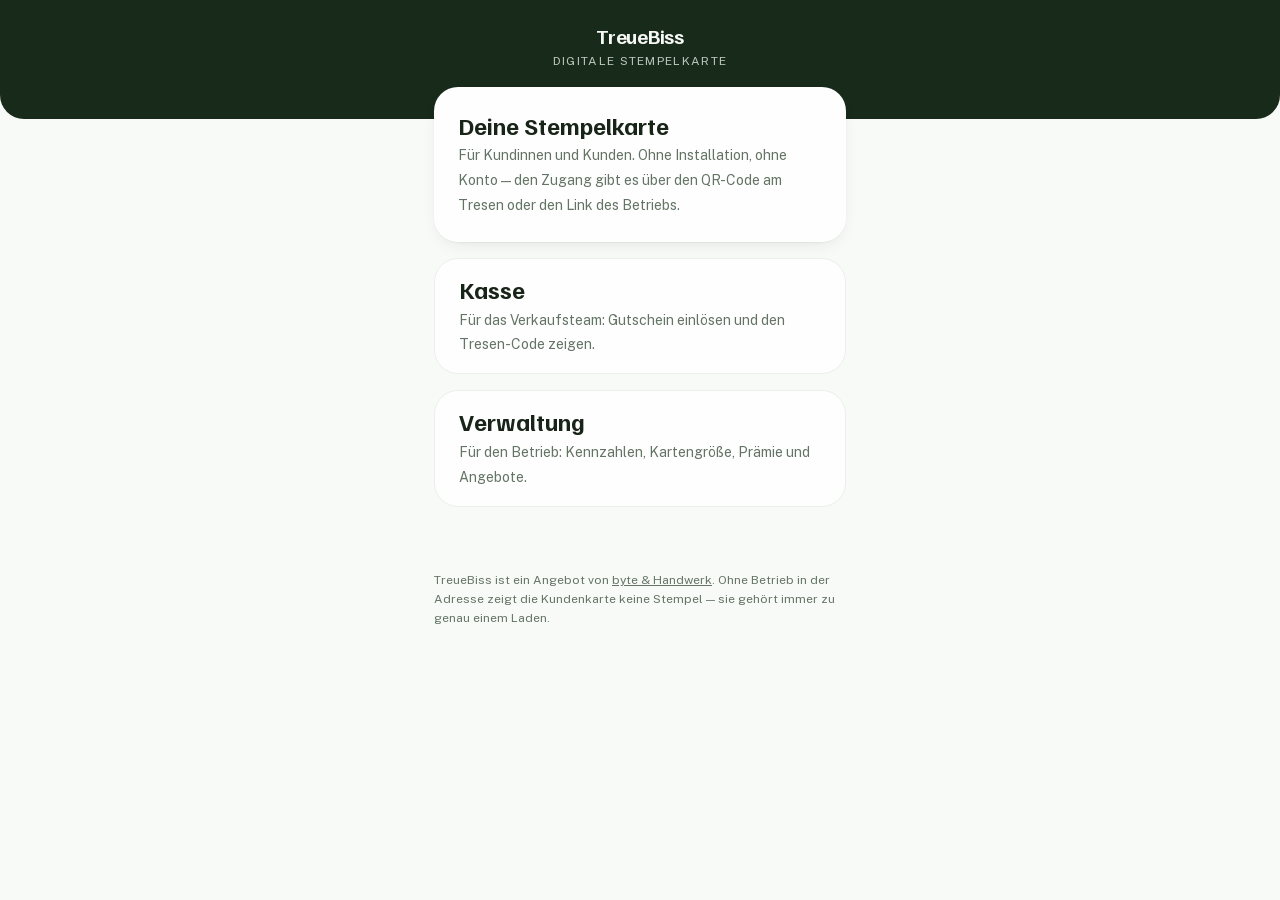
==== web/index.html @ 899ddff4 "feat: Startseite fuer die Web-App Pages liefert `web/` aus, und dort gab es keine index.html. Die St" ====
<!doctype html>
<html lang="de">
<head>
<meta charset="utf-8">
<meta name="viewport" content="width=device-width, initial-scale=1, viewport-fit=cover">
<title>TreueBiss</title>
<meta name="theme-color" content="#4CAF50">
<meta name="robots" content="noindex">
<meta name="description" content="Digitale Stempelkarte für das Lebensmittelhandwerk. Kundenkarte, Kasse und Verwaltung.">
<link rel="preload" href="gemeinsam/fonts/familjen-grotesk-latin.woff2" as="font" type="font/woff2" crossorigin>
<link rel="preload" href="gemeinsam/fonts/public-sans-latin.woff2" as="font" type="font/woff2" crossorigin>
<link rel="stylesheet" href="gemeinsam/basis.css">
<style>
  /*
    Diese Seite gab es bisher nicht: Pages liefert `web/` aus, und ohne
    index.html auf oberster Ebene antwortete die Startadresse mit einer
    GitHub-Fehlerseite. Wer die Adresse ohne Pfad tippt oder weitergibt -
    und das passiert, sobald sie irgendwo gedruckt steht - landete im Nichts.

    Keine Weiterleitung auf /app/. Hier kommen zwei verschiedene Leute an:
    Kunden, die ihre Karte suchen, und Betriebe, die sich die Oberflächen
    ansehen wollen. Eine Weiterleitung bediente immer nur die eine Hälfte.
  */
  .kopf {
    background: var(--grund); color: var(--grund-text);
    padding: calc(env(safe-area-inset-top) + var(--s5)) var(--s5) var(--s7);
    border-radius: 0 0 var(--s5) var(--s5);
    text-align: center;
  }
  .kopf h1 { font-size: var(--t-display); font-weight: 700; margin: 0; line-height: 1.2; }
  .kopf p {
    margin: var(--s1) 0 0; font-size: var(--t-mikro); letter-spacing: .11em;
    text-transform: uppercase; color: var(--grund-leise);
  }
  main { max-width: 460px; margin: calc(var(--s6) * -1) auto 0; padding: 0 var(--s5) var(--s7); }
  .tuer { display: block; text-decoration: none; color: inherit; }
  .tuer b {
    display: block; font-family: var(--display);
    font-size: var(--t-gross); font-weight: 700; line-height: 1.2;
    margin-bottom: var(--s1);
  }
  .tuer span { font-size: var(--t-klein); color: var(--tinte-leise); line-height: 1.5; }
  .tuer:hover b { color: var(--marke); }
  .fuss {
    max-width: 460px; margin: 0 auto; padding: 0 var(--s5) var(--s7);
    font-size: var(--t-mikro); line-height: 1.6; color: var(--tinte-leise);
  }
  .fuss a { color: var(--tinte-leise); }
</style>
</head>
<body>

<header class="kopf">
  <h1>TreueBiss</h1>
  <p>Digitale Stempelkarte</p>
</header>

<main>
  <a class="karte tuer" href="app/">
    <b>Deine Stempelkarte</b>
    <span>Für Kundinnen und Kunden. Ohne Installation, ohne Konto — den
    Zugang gibt es über den QR-Code am Tresen oder den Link des Betriebs.</span>
  </a>

  <a class="karte neben tuer" href="kasse/">
    <b>Kasse</b>
    <span>Für das Verkaufsteam: Gutschein einlösen und den Tresen-Code zeigen.</span>
  </a>

  <a class="karte neben tuer" href="verwaltung/">
    <b>Verwaltung</b>
    <span>Für den Betrieb: Kennzahlen, Kartengröße, Prämie und Angebote.</span>
  </a>
</main>

<p class="fuss">
  TreueBiss ist ein Angebot von
  <a href="https://byteundhandwerk.de/treuebiss">byte &amp; Handwerk</a>.
  Ohne Betrieb in der Adresse zeigt die Kundenkarte keine Stempel — sie
  gehört immer zu genau einem Laden.
</p>

</body>
</html>
---- web/gemeinsam/basis.css ----
/*
 * Gemeinsame Grundlage für alle drei Oberflächen: Kunden-App, Kasse,
 * Verwaltung.
 *
 * Warum eine geteilte Datei und nicht drei Kopien: Genau so verfallen
 * Designsysteme. Sobald derselbe Abstand an drei Stellen steht, driftet er
 * an zweien davon ab, und niemand merkt es, bis die Seiten nicht mehr
 * zusammengehören.
 *
 * Die Palette hängt an zwei Werten, die JavaScript setzt - Farbton und
 * Sättigung. Alles Weitere leitet sich hier ab. Die Kunden-App und die
 * Verwaltung setzen die Farbe des Betriebs; die Kasse bleibt bei der
 * Vorgabe, weil sie ein Werkzeug des Anbieters ist und nicht das Schaufenster
 * des Betriebs.
 */

/* Selbst ausgeliefert, nicht von Google geladen - Begründung in
   fonts/LIESMICH.md. Beides Variable Fonts: eine Datei je Familie. */
@font-face {
  font-family: "Familjen Grotesk";
  src: url("./fonts/familjen-grotesk-latin.woff2") format("woff2");
  font-weight: 400 700; font-style: normal; font-display: swap;
}
@font-face {
  font-family: "Public Sans";
  src: url("./fonts/public-sans-latin.woff2") format("woff2");
  font-weight: 100 900; font-style: normal; font-display: swap;
}

:root {
  --h: 122;
  --s: 30%;
  --marke: #4CAF50;
  --marke-text: hsl(122 30% 97%);

  --grund:       hsl(var(--h) calc(var(--s) * 0.9) 13%);
  --grund-text:  hsl(var(--h) calc(var(--s) * 0.5) 97%);
  --grund-leise: hsl(var(--h) calc(var(--s) * 0.3) 76%);
  --papier:      hsl(var(--h) calc(var(--s) * 0.5) 97.5%);
  --karte:       hsl(var(--h) calc(var(--s) * 0.6) 99.6%);
  --tinte:       hsl(var(--h) calc(var(--s) * 0.6) 12%);
  --tinte-leise: hsl(var(--h) calc(var(--s) * 0.25) 42%);
  --linie:       hsl(var(--h) calc(var(--s) * 0.35) 88%);
  --linie-zart:  hsl(var(--h) calc(var(--s) * 0.3) 93%);
  --leer:        hsl(var(--h) calc(var(--s) * 0.3) 85%);

  --gut:      hsl(var(--h) calc(var(--s) * 0.5) 94%);
  --gut-text: hsl(var(--h) calc(var(--s) * 0.9) 24%);
  --warn:     #fdf3e0; --warn-text: #7c5410;
  --rot:      #fdecea; --rot-text: #9c2d22;

  --hoehe: 0 1px 1px hsl(var(--h) 20% 10% / .04),
           0 6px 20px -10px hsl(var(--h) 25% 12% / .18);

  --display: "Familjen Grotesk", "Avenir Next", "Segoe UI", system-ui, sans-serif;
  --lauf: "Public Sans", system-ui, -apple-system, "Segoe UI", Roboto, sans-serif;

  /* Abstände auf einer 4er-Stufung. Nähe ist Bedeutung: Der Abstand
     innerhalb einer Gruppe muss sichtbar kleiner sein als der zwischen
     Gruppen. Ein gegriffener Einzelwert zerlegt das. */
  --s1: 4px; --s2: 8px; --s3: 12px; --s4: 16px;
  --s5: 24px; --s6: 32px; --s7: 48px;

  /* Fünf Schriftgrade. Hierarchie kommt zuerst aus Gewicht und Farbe. */
  --t-gross:   1.5rem;
  --t-display: 1.25rem;
  --t-body:    1rem;
  --t-klein:   .875rem;
  --t-mikro:   .75rem;
}

@media (prefers-color-scheme: dark) {
  :root {
    --grund:       hsl(var(--h) calc(var(--s) * 0.7) 9%);
    --grund-text:  hsl(var(--h) calc(var(--s) * 0.3) 95%);
    --grund-leise: hsl(var(--h) calc(var(--s) * 0.2) 66%);
    --papier:      hsl(var(--h) calc(var(--s) * 0.4) 11%);
    --karte:       hsl(var(--h) calc(var(--s) * 0.4) 15%);
    --tinte:       hsl(var(--h) calc(var(--s) * 0.2) 94%);
    --tinte-leise: hsl(var(--h) calc(var(--s) * 0.15) 66%);
    --linie:       hsl(var(--h) calc(var(--s) * 0.3) 26%);
    --linie-zart:  hsl(var(--h) calc(var(--s) * 0.3) 21%);
    --leer:        hsl(var(--h) calc(var(--s) * 0.25) 32%);

    --gut:      hsl(var(--h) calc(var(--s) * 0.5) 20%);
    --gut-text: hsl(var(--h) calc(var(--s) * 0.5) 84%);
    --warn:     #35291380; --warn-text: #e8c07a;
    --rot:      #3a1e1a80; --rot-text: #f0a094;
    --hoehe:    0 1px 1px #0006, 0 8px 24px -12px #000a;
  }
}

* { box-sizing: border-box; }
html { -webkit-text-size-adjust: 100%; }

body {
  margin: 0;
  background: var(--papier);
  color: var(--tinte);
  font-family: var(--lauf);
  font-size: var(--t-body);
  line-height: 1.55;
  -webkit-font-smoothing: antialiased;
}

h1, h2, h3 { font-family: var(--display); letter-spacing: -.012em; text-wrap: balance; }

/*
 * Zwei Höhenlagen, je eine Sprache - nicht Rahmen und Schatten und
 * Flächenwechsel auf demselben Kasten. Was schwebt, wirft einen Schatten;
 * was steht, bekommt eine Haarlinie.
 */
.karte {
  background: var(--karte);
  border: 0;
  border-radius: var(--s5);
  padding: var(--s5);
  box-shadow: var(--hoehe);
  margin-bottom: var(--s4);
}
.karte.neben {
  box-shadow: none;
  border: 1px solid var(--linie-zart);
  padding: var(--s4) var(--s5);
}

/** Abschnittsmarke über einer Karte. */
.marke {
  font-family: var(--display);
  font-size: var(--t-mikro); font-weight: 600;
  letter-spacing: .13em; text-transform: uppercase;
  color: var(--tinte-leise);
  margin: 0 0 var(--s3);
}

/* ------------------------------------------------------------------ Knöpfe */
button {
  font-family: var(--display);
  font-size: var(--t-body); font-weight: 600; letter-spacing: .005em;
  width: 100%; padding: var(--s4) var(--s5);
  border: 0; border-radius: var(--s3);
  background: var(--marke); color: var(--marke-text);
  cursor: pointer;
  /* Nur benannte Eigenschaften - `all` bewegt auch, was niemand bewegen wollte. */
  transition: filter 140ms ease-out, transform 140ms ease-out;
}
button:hover { filter: brightness(1.06); }
button:active { transform: translateY(1px) scale(.995); }
button:disabled { opacity: .5; cursor: default; transform: none; filter: none; }
button:focus-visible { outline: 3px solid var(--marke); outline-offset: 3px; }

button.still {
  background: transparent; color: var(--tinte);
  border: 1px solid var(--linie);
}
button.gefahr {
  background: transparent; color: var(--rot-text);
  border: 1px solid var(--linie);
}
button.schmal { width: auto; padding: var(--s3) var(--s4); font-size: var(--t-klein); }

.reihe { display: flex; flex-wrap: wrap; gap: var(--s2); }
.reihe button { flex: 1 1 auto; }

/* ---------------------------------------------------------------- Formular */
label {
  display: block; font-size: var(--t-mikro); font-weight: 600;
  letter-spacing: .07em; text-transform: uppercase;
  color: var(--tinte-leise); margin-bottom: var(--s2);
}
input, select, textarea {
  width: 100%; padding: var(--s3) var(--s4); font-size: var(--t-body);
  font-family: inherit; color: inherit;
  background: var(--papier);
  border: 1px solid var(--linie); border-radius: var(--s3);
  margin-bottom: var(--s3);
}
textarea { resize: vertical; min-height: 76px; line-height: 1.5; }
input:focus-visible, select:focus-visible, textarea:focus-visible {
  outline: 2px solid var(--marke); outline-offset: 1px;
}
input[type="color"] { padding: var(--s1); height: 46px; cursor: pointer; }

/* --------------------------------------------------------------- Meldungen */
.meldung {
  border-radius: var(--s3); padding: var(--s3) var(--s4); margin-bottom: var(--s4);
  font-size: var(--t-klein); font-weight: 500;
  background: var(--rot); color: var(--rot-text);
}
.meldung.gut { background: var(--gut); color: var(--gut-text); }
.band {
  border-radius: var(--s3); padding: var(--s3) var(--s4); margin-bottom: var(--s4);
  font-size: var(--t-klein); background: var(--warn); color: var(--warn-text);
}
.meldung code, .hinweis code, .fuss code {
  font-family: ui-monospace, Menlo, monospace; font-size: .88em;
  background: hsl(var(--h) 20% 50% / .14); padding: 1px var(--s1); border-radius: var(--s1);
}

.hinweis { font-size: var(--t-klein); color: var(--tinte-leise); line-height: 1.55; }
.leer-text { color: var(--tinte-leise); font-size: var(--t-klein); margin: 0; }
.verborgen { display: none; }

@media (prefers-reduced-motion: reduce) {
  *, *::before, *::after {
    animation-duration: .01ms !important; animation-iteration-count: 1 !important;
    transition-duration: .01ms !important;
  }
}

/*
 * Umschalter zwischen den beiden Betriebsseiten.
 *
 * Sitzt im Kopfband, wo auf beiden Seiten Platz dafür ist. Er erscheint nur,
 * wenn der Zugang das Ziel auch betreten darf - ein Schalter, der auf ein
 * Anmeldeformular führt, ist schlechter als keiner.
 */
.wechsel {
  display: inline-flex; gap: var(--s1); padding: var(--s1);
  border-radius: 999px; background: hsl(var(--h) 10% 100% / .12);
}
.wechsel a {
  padding: var(--s2) var(--s4); border-radius: 999px;
  font-family: var(--display); font-size: var(--t-mikro); font-weight: 600;
  letter-spacing: .08em; text-transform: uppercase; line-height: 1;
  color: var(--grund-leise); text-decoration: none;
  transition: color 140ms ease-out, background-color 140ms ease-out;
}
.wechsel a:hover { color: var(--grund-text); }
.wechsel a[aria-current="page"] {
  background: hsl(var(--h) 10% 100% / .18); color: var(--grund-text);
}
.wechsel a:focus-visible { outline: 2px solid var(--grund-text); outline-offset: 2px; }

/* ------------------------------------------------------------- Demozugang
   Sehen ja, anfassen nein. Als Klasse am Container statt einzeln je Element:
   Angebots- und Kassenlisten zeichnen ihre Knoepfe selbst nach, und ein
   Aufruf, den man dort vergisst, faellt niemandem auf.

   Abgesichert ist es in der Datenbank - `is_demo_of` weist Einloesen und
   Tresen-Token ab, alles Uebrige haengt an `is_owner_of`. Das hier verhindert
   nur, dass die Oberflaeche etwas verspricht, was der Server ablehnt. */
.nur-ansehen input, .nur-ansehen textarea, .nur-ansehen select,
.nur-ansehen button:not(#abmelden) {
  pointer-events: none;
  opacity: .5;
}

.demo-schild {
  border: 1px solid var(--marke);
  border-radius: var(--s3);
  padding: var(--s3) var(--s4);
  margin-bottom: var(--s5);
  background: var(--gut);
  color: var(--gut-text);
}

.demo-schild b { display: block; margin-bottom: var(--s1); }
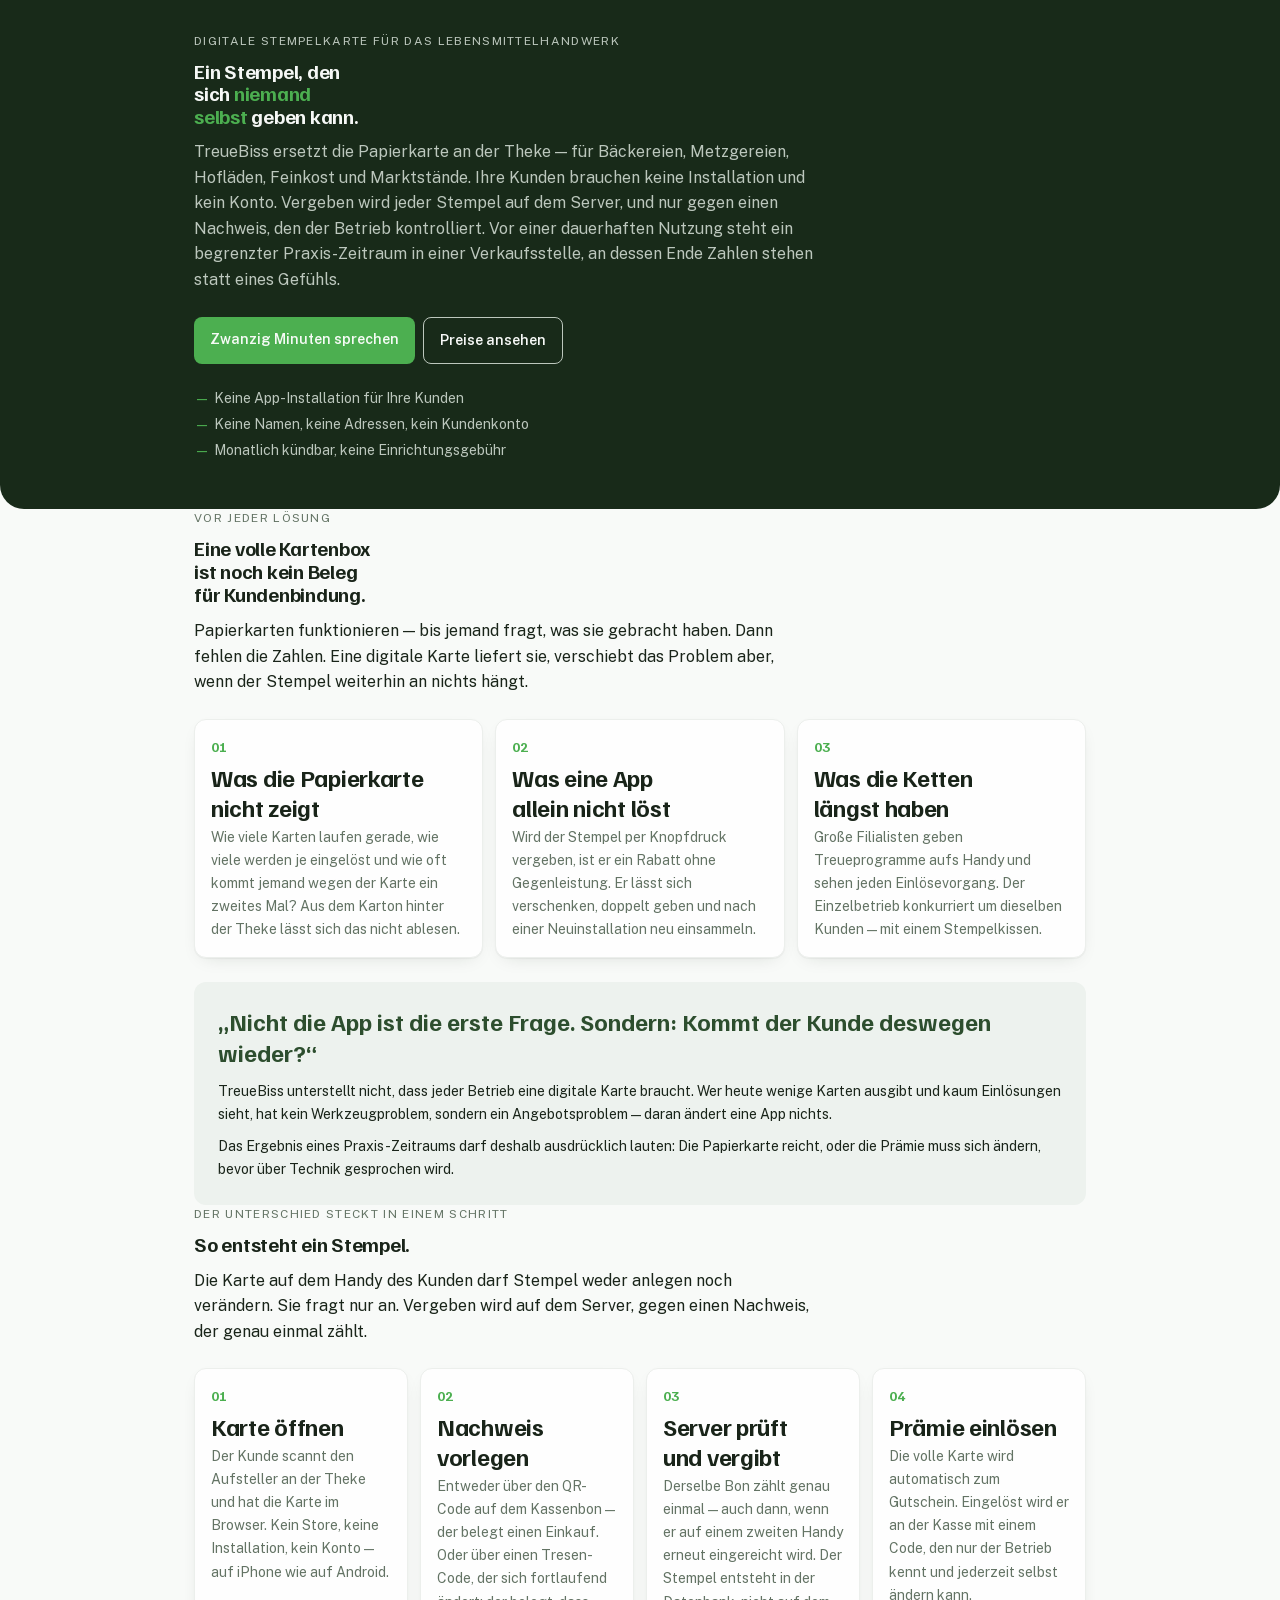
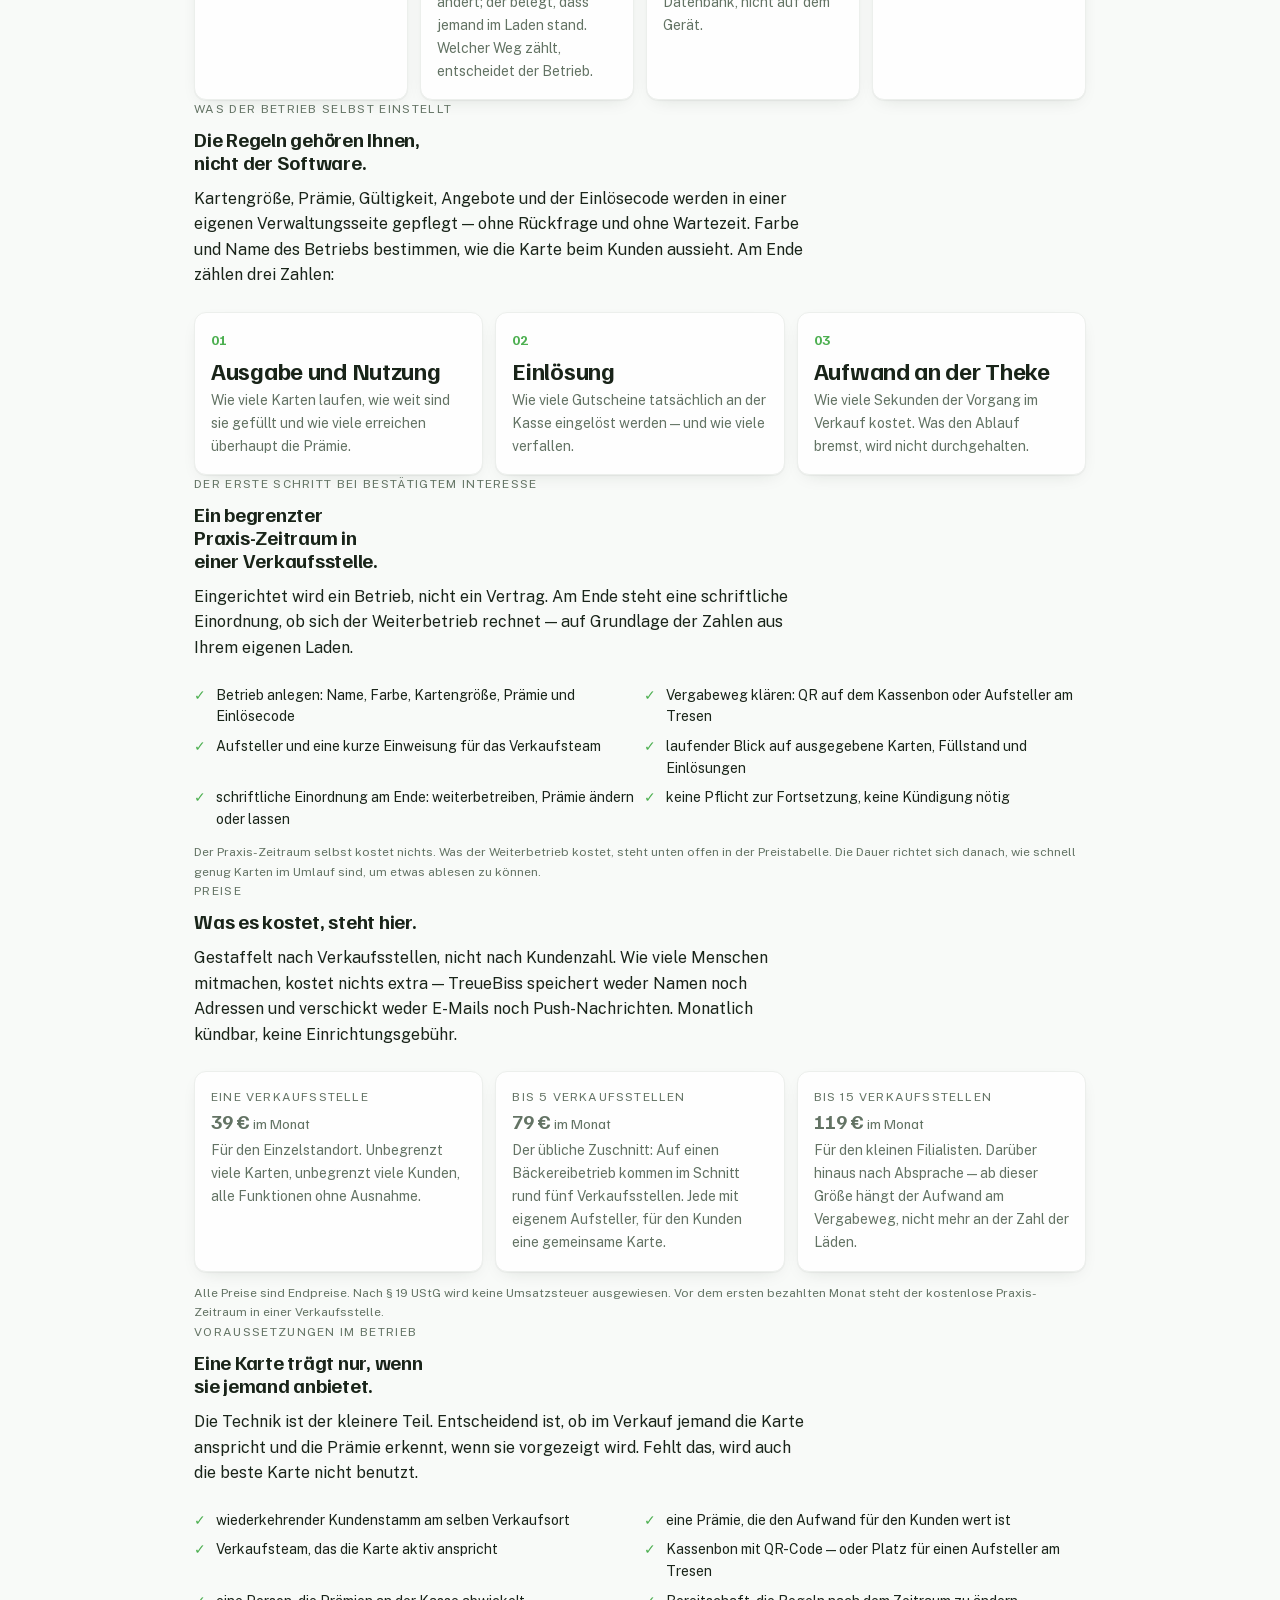
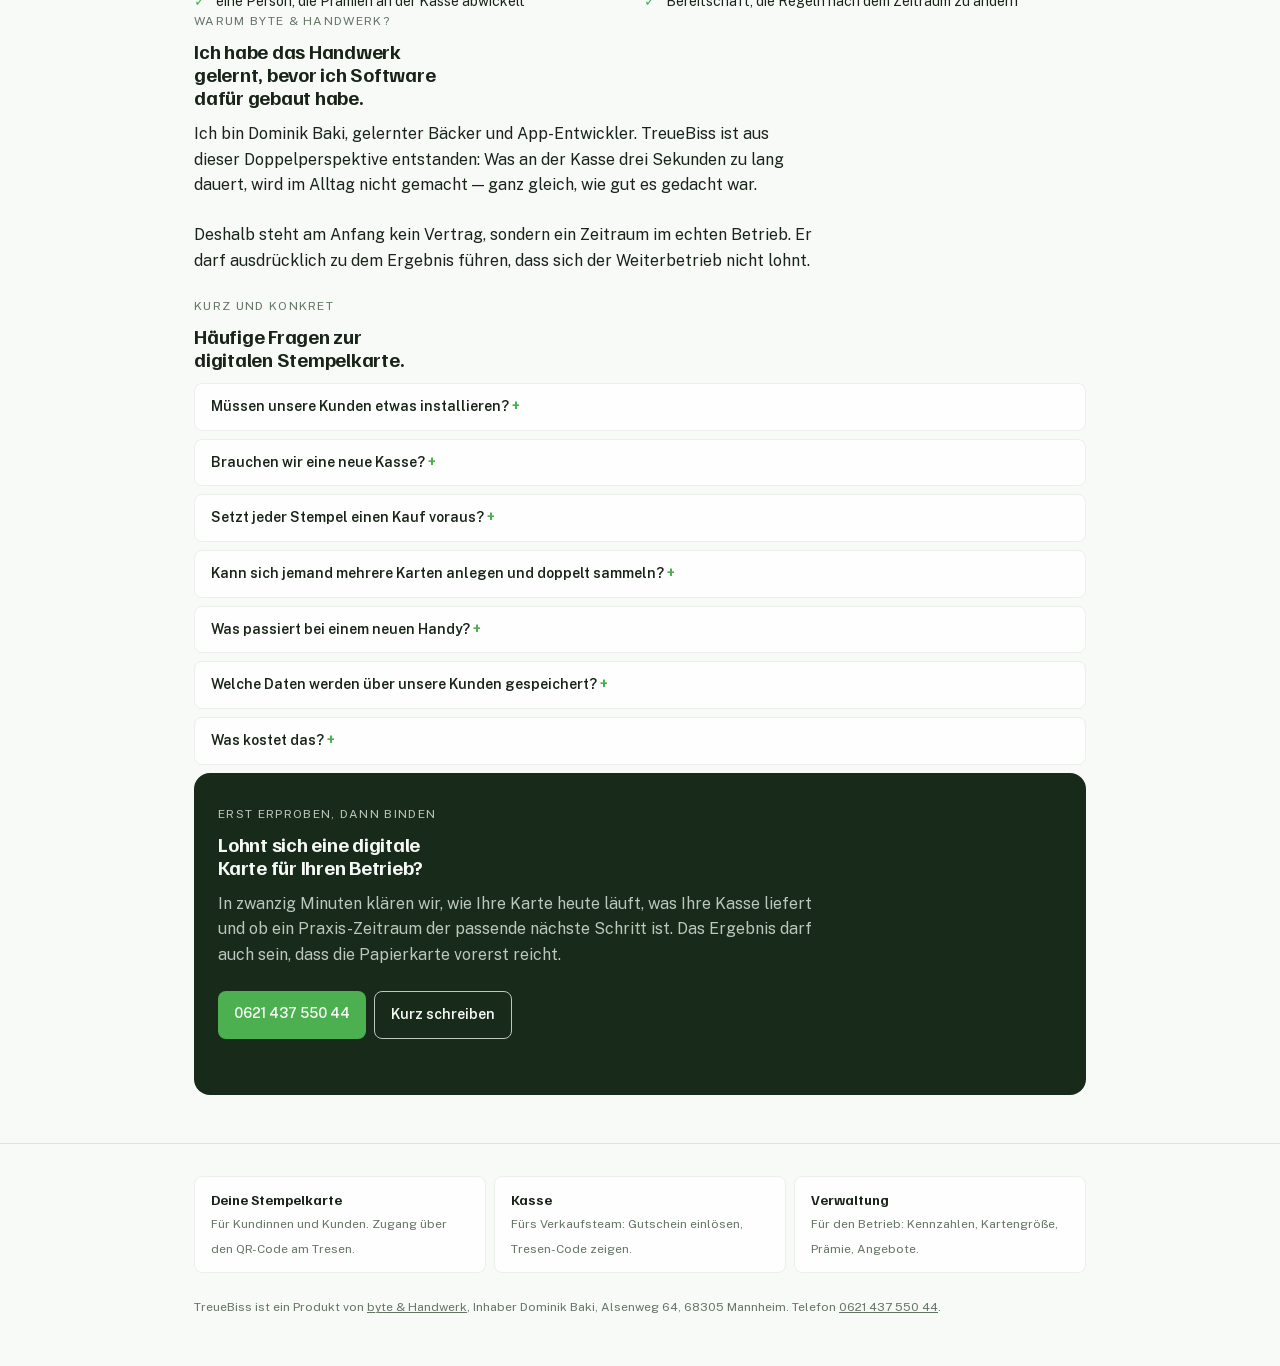
==== commit f662c0c1: "feat: Eigene Domain treuebiss.de TreueBiss bekommt seine eigene Adresse. byte & Handwerk bleibt der " ====
--- a/web/index.html
+++ b/web/index.html
@@ -3,82 +3,539 @@
 <head>
 <meta charset="utf-8">
 <meta name="viewport" content="width=device-width, initial-scale=1, viewport-fit=cover">
-<title>TreueBiss</title>
+<title>TreueBiss — digitale Stempelkarte fürs Lebensmittelhandwerk</title>
 <meta name="theme-color" content="#4CAF50">
-<meta name="robots" content="noindex">
-<meta name="description" content="Digitale Stempelkarte für das Lebensmittelhandwerk. Kundenkarte, Kasse und Verwaltung.">
+<link rel="canonical" href="https://treuebiss.de/">
+<meta name="description" content="Digitale Stempelkarte für Bäckereien, Metzgereien, Hofläden und Feinkost. Kunden installieren nichts. Stempel vergibt der Server, nie das Gerät des Kunden. Vier Wochen Praxis-Zeitraum, dann die Entscheidung.">
+<meta property="og:title" content="TreueBiss — digitale Stempelkarte fürs Lebensmittelhandwerk">
+<meta property="og:description" content="Die Papierkarte, digital. Ohne App, ohne Kundenkonto. Vier Wochen in einer Verkaufsstelle erproben, dann entscheiden.">
+<meta property="og:type" content="website">
+<meta property="og:url" content="https://treuebiss.de/">
 <link rel="preload" href="gemeinsam/fonts/familjen-grotesk-latin.woff2" as="font" type="font/woff2" crossorigin>
 <link rel="preload" href="gemeinsam/fonts/public-sans-latin.woff2" as="font" type="font/woff2" crossorigin>
 <link rel="stylesheet" href="gemeinsam/basis.css">
 <style>
   /*
-    Diese Seite gab es bisher nicht: Pages liefert `web/` aus, und ohne
-    index.html auf oberster Ebene antwortete die Startadresse mit einer
-    GitHub-Fehlerseite. Wer die Adresse ohne Pfad tippt oder weitergibt -
-    und das passiert, sobald sie irgendwo gedruckt steht - landete im Nichts.
-
-    Keine Weiterleitung auf /app/. Hier kommen zwei verschiedene Leute an:
-    Kunden, die ihre Karte suchen, und Betriebe, die sich die Oberflächen
-    ansehen wollen. Eine Weiterleitung bediente immer nur die eine Hälfte.
+    Die Produktseite von treuebiss.de.
+    ---------------------------------
+    Bis zum 03.09.2026 stand hier eine Verteilerseite mit drei Türen, und die
+    Produktseite lag auf byteundhandwerk.de/treuebiss. Mit der eigenen Domain
+    wechseln die Rollen: Hier steht jetzt das Produkt, byte & Handwerk ist der
+    Anbieter dahinter. Die drei Türen sind in die Fußzeile gewandert - Kunden
+    kommen ohnehin per QR direkt auf /app/?b=..., nicht über diese Seite.
+
+    Kein Analysewerkzeug, keine Einwilligungsabfrage, keine fremde Schrift.
+    Eine Seite, die Datensparsamkeit verkauft, kann schlecht selbst Besucher
+    vermessen - und müsste dann eine Cookiebox zeigen, die genau das Gegenteil
+    behauptet.
   */
+
+  /* ------------------------------------------------------------- Grundriss */
+  body { background: var(--papier); }
+  .breit { max-width: 940px; margin: 0 auto; padding: 0 var(--s5); }
+  section { padding: var(--s7) 0; }
+  .augenbraue {
+    font-size: var(--t-mikro); letter-spacing: .11em; text-transform: uppercase;
+    color: var(--tinte-leise); margin: 0 0 var(--s2);
+  }
+  h2 {
+    font-family: var(--display); font-size: var(--t-display); font-weight: 700;
+    line-height: 1.15; margin: 0 0 var(--s3); max-width: 22ch;
+  }
+  h3 {
+    font-family: var(--display); font-size: var(--t-gross); font-weight: 700;
+    line-height: 1.25; margin: 0 0 var(--s1);
+  }
+  .fuehrung { font-size: var(--t-body); line-height: 1.6; max-width: 62ch; margin: 0 0 var(--s5); }
+  p { line-height: 1.65; }
+
+  /* ------------------------------------------------------------------ Kopf */
   .kopf {
     background: var(--grund); color: var(--grund-text);
-    padding: calc(env(safe-area-inset-top) + var(--s5)) var(--s5) var(--s7);
+    padding: calc(env(safe-area-inset-top) + var(--s6)) 0 var(--s7);
     border-radius: 0 0 var(--s5) var(--s5);
-    text-align: center;
-  }
-  .kopf h1 { font-size: var(--t-display); font-weight: 700; margin: 0; line-height: 1.2; }
-  .kopf p {
-    margin: var(--s1) 0 0; font-size: var(--t-mikro); letter-spacing: .11em;
-    text-transform: uppercase; color: var(--grund-leise);
-  }
-  main { max-width: 460px; margin: calc(var(--s6) * -1) auto 0; padding: 0 var(--s5) var(--s7); }
-  .tuer { display: block; text-decoration: none; color: inherit; }
-  .tuer b {
-    display: block; font-family: var(--display);
-    font-size: var(--t-gross); font-weight: 700; line-height: 1.2;
-    margin-bottom: var(--s1);
-  }
-  .tuer span { font-size: var(--t-klein); color: var(--tinte-leise); line-height: 1.5; }
+  }
+  .kopf .augenbraue { color: var(--grund-leise); }
+  .kopf h1 {
+    font-family: var(--display); font-size: var(--t-display); font-weight: 700;
+    line-height: 1.12; margin: 0 0 var(--s3); max-width: 20ch;
+  }
+  .kopf h1 span { color: var(--marke); }
+  .kopf .fuehrung { color: var(--grund-leise); }
+  .knoepfe { display: flex; flex-wrap: wrap; gap: var(--s2); margin-bottom: var(--s5); }
+  .knopf {
+    display: inline-block; text-decoration: none; border-radius: var(--s2);
+    padding: var(--s3) var(--s4); font-weight: 600; font-size: var(--t-klein);
+  }
+  .knopf.voll { background: var(--marke); color: var(--marke-text); }
+  .knopf.leer { border: 1px solid var(--grund-leise); color: var(--grund-text); }
+  .versprechen { list-style: none; margin: 0; padding: 0; display: grid; gap: var(--s1); }
+  .versprechen li {
+    font-size: var(--t-klein); color: var(--grund-leise); padding-left: 1.4em;
+    position: relative;
+  }
+  .versprechen li::before {
+    content: "—"; position: absolute; left: 0; color: var(--marke);
+  }
+
+  /* ----------------------------------------------------------------- Raster */
+  .raster { display: grid; gap: var(--s3); }
+  @media (min-width: 720px) {
+    .raster.drei { grid-template-columns: repeat(3, 1fr); }
+    .raster.vier { grid-template-columns: repeat(2, 1fr); }
+  }
+  @media (min-width: 980px) { .raster.vier { grid-template-columns: repeat(4, 1fr); } }
+  .feld {
+    background: var(--karte); border: 1px solid var(--linie-zart);
+    border-radius: var(--s3); padding: var(--s4); box-shadow: var(--hoehe);
+  }
+  .feld .nr {
+    font-family: var(--display); font-size: var(--t-klein); font-weight: 700;
+    color: var(--marke); display: block; margin-bottom: var(--s1);
+  }
+  .feld p { margin: 0; font-size: var(--t-klein); color: var(--tinte-leise); }
+
+  /* ----------------------------------------------------------------- Zitat */
+  .grundsatz {
+    background: var(--gut); border-radius: var(--s3);
+    padding: var(--s5); margin: var(--s5) 0 0;
+  }
+  .grundsatz blockquote {
+    margin: 0 0 var(--s3); font-family: var(--display); font-weight: 700;
+    font-size: var(--t-gross); line-height: 1.3; color: var(--gut-text);
+  }
+  .grundsatz p { margin: 0 0 var(--s2); font-size: var(--t-klein); }
+  .grundsatz p:last-child { margin-bottom: 0; }
+
+  /* ----------------------------------------------------------------- Preise */
+  .preis { text-align: left; }
+  .preis .stufe {
+    font-size: var(--t-mikro); letter-spacing: .1em; text-transform: uppercase;
+    color: var(--tinte-leise); display: block; margin-bottom: var(--s1);
+  }
+  .preis .zahl {
+    font-family: var(--display); font-size: var(--t-display); font-weight: 700;
+    line-height: 1; margin: 0 0 var(--s2);
+  }
+  .preis .zahl small { font-size: var(--t-klein); font-weight: 400; color: var(--tinte-leise); }
+  .fussnote { font-size: var(--t-mikro); color: var(--tinte-leise); margin: var(--s3) 0 0; }
+
+  /* ------------------------------------------------------------ Prüfliste */
+  .pruefliste { list-style: none; margin: 0; padding: 0; display: grid; gap: var(--s2); }
+  @media (min-width: 720px) { .pruefliste { grid-template-columns: 1fr 1fr; } }
+  .pruefliste li { font-size: var(--t-klein); padding-left: 1.6em; position: relative; }
+  .pruefliste li::before {
+    content: "✓"; position: absolute; left: 0; color: var(--marke); font-weight: 700;
+  }
+
+  /* ---------------------------------------------------------------- Fragen */
+  details {
+    background: var(--karte); border: 1px solid var(--linie-zart);
+    border-radius: var(--s2); margin-bottom: var(--s2);
+  }
+  summary {
+    cursor: pointer; padding: var(--s3) var(--s4); font-weight: 600;
+    font-size: var(--t-klein); list-style: none;
+  }
+  summary::-webkit-details-marker { display: none; }
+  summary::after { content: " +"; color: var(--marke); font-weight: 700; }
+  details[open] summary::after { content: " –"; }
+  details p { margin: 0; padding: 0 var(--s4) var(--s4); font-size: var(--t-klein); color: var(--tinte-leise); }
+
+  /* ----------------------------------------------------------------- Abschluss */
+  .abschluss {
+    background: var(--grund); color: var(--grund-text);
+    border-radius: var(--s4); padding: var(--s6) var(--s5); margin-bottom: var(--s7);
+  }
+  .abschluss h2 { color: var(--grund-text); }
+  .abschluss .fuehrung { color: var(--grund-leise); }
+
+  /* --------------------------------------------------------------- Fußzeile */
+  .fuss { border-top: 1px solid var(--linie); padding: var(--s6) 0 var(--s7); }
+  .tueren { display: grid; gap: var(--s2); margin-bottom: var(--s5); }
+  @media (min-width: 720px) { .tueren { grid-template-columns: repeat(3, 1fr); } }
+  .tuer {
+    display: block; text-decoration: none; color: inherit;
+    background: var(--karte); border: 1px solid var(--linie-zart);
+    border-radius: var(--s2); padding: var(--s3) var(--s4);
+  }
+  .tuer b { display: block; font-family: var(--display); font-size: var(--t-klein); }
+  .tuer span { font-size: var(--t-mikro); color: var(--tinte-leise); }
   .tuer:hover b { color: var(--marke); }
-  .fuss {
-    max-width: 460px; margin: 0 auto; padding: 0 var(--s5) var(--s7);
-    font-size: var(--t-mikro); line-height: 1.6; color: var(--tinte-leise);
-  }
-  .fuss a { color: var(--tinte-leise); }
+  .rechts { display: flex; flex-wrap: wrap; gap: var(--s1) var(--s3); margin-bottom: var(--s2); }
+  .rechts a, .fuss-text a { color: var(--tinte-leise); }
+  .fuss-text { font-size: var(--t-mikro); line-height: 1.7; color: var(--tinte-leise); margin: 0; }
 </style>
 </head>
 <body>
 
 <header class="kopf">
-  <h1>TreueBiss</h1>
-  <p>Digitale Stempelkarte</p>
+  <div class="breit">
+    <p class="augenbraue">Digitale Stempelkarte für das Lebensmittelhandwerk</p>
+    <!--
+      Bis zum 03.09.2026 stand hier "Ein Stempel, der einen Kauf voraussetzt."
+      Das stimmt seit dem Tresen-Code nicht mehr: Er belegt Anwesenheit, nicht
+      Kauf, und der Betrieb schaltet ihn bewusst ein. Was weiterhin stimmt und
+      der eigentliche Unterschied ist: Der Kunde kann sich selbst keinen
+      Stempel geben.
+    -->
+    <h1>Ein Stempel, den sich <span>niemand selbst</span> geben kann.</h1>
+    <p class="fuehrung">
+      TreueBiss ersetzt die Papierkarte an der Theke — für Bäckereien,
+      Metzgereien, Hofläden, Feinkost und Marktstände. Ihre Kunden brauchen
+      keine Installation und kein Konto. Vergeben wird jeder Stempel auf dem
+      Server, und nur gegen einen Nachweis, den der Betrieb kontrolliert. Vor
+      einer dauerhaften Nutzung steht ein begrenzter Praxis-Zeitraum in einer
+      Verkaufsstelle, an dessen Ende Zahlen stehen statt eines Gefühls.
+    </p>
+    <div class="knoepfe">
+      <a class="knopf voll" href="#termin">Zwanzig Minuten sprechen</a>
+      <a class="knopf leer" href="#preise">Preise ansehen</a>
+    </div>
+    <ul class="versprechen">
+      <li>Keine App-Installation für Ihre Kunden</li>
+      <li>Keine Namen, keine Adressen, kein Kundenkonto</li>
+      <li>Monatlich kündbar, keine Einrichtungsgebühr</li>
+    </ul>
+  </div>
 </header>
 
-<main>
-  <a class="karte tuer" href="app/">
-    <b>Deine Stempelkarte</b>
-    <span>Für Kundinnen und Kunden. Ohne Installation, ohne Konto — den
-    Zugang gibt es über den QR-Code am Tresen oder den Link des Betriebs.</span>
-  </a>
-
-  <a class="karte neben tuer" href="kasse/">
-    <b>Kasse</b>
-    <span>Für das Verkaufsteam: Gutschein einlösen und den Tresen-Code zeigen.</span>
-  </a>
-
-  <a class="karte neben tuer" href="verwaltung/">
-    <b>Verwaltung</b>
-    <span>Für den Betrieb: Kennzahlen, Kartengröße, Prämie und Angebote.</span>
-  </a>
-</main>
-
-<p class="fuss">
-  TreueBiss ist ein Angebot von
-  <a href="https://byteundhandwerk.de/treuebiss">byte &amp; Handwerk</a>.
-  Ohne Betrieb in der Adresse zeigt die Kundenkarte keine Stempel — sie
-  gehört immer zu genau einem Laden.
-</p>
+<section class="breit">
+  <p class="augenbraue">Vor jeder Lösung</p>
+  <h2>Eine volle Kartenbox ist noch kein Beleg für Kundenbindung.</h2>
+  <p class="fuehrung">
+    Papierkarten funktionieren — bis jemand fragt, was sie gebracht haben.
+    Dann fehlen die Zahlen. Eine digitale Karte liefert sie, verschiebt das
+    Problem aber, wenn der Stempel weiterhin an nichts hängt.
+  </p>
+  <div class="raster drei">
+    <div class="feld">
+      <span class="nr">01</span>
+      <h3>Was die Papierkarte nicht zeigt</h3>
+      <p>Wie viele Karten laufen gerade, wie viele werden je eingelöst und wie
+      oft kommt jemand wegen der Karte ein zweites Mal? Aus dem Karton hinter
+      der Theke lässt sich das nicht ablesen.</p>
+    </div>
+    <div class="feld">
+      <span class="nr">02</span>
+      <h3>Was eine App allein nicht löst</h3>
+      <p>Wird der Stempel per Knopfdruck vergeben, ist er ein Rabatt ohne
+      Gegenleistung. Er lässt sich verschenken, doppelt geben und nach einer
+      Neuinstallation neu einsammeln.</p>
+    </div>
+    <div class="feld">
+      <span class="nr">03</span>
+      <h3>Was die Ketten längst haben</h3>
+      <p>Große Filialisten geben Treueprogramme aufs Handy und sehen jeden
+      Einlösevorgang. Der Einzelbetrieb konkurriert um dieselben Kunden — mit
+      einem Stempelkissen.</p>
+    </div>
+  </div>
+  <div class="grundsatz">
+    <blockquote>„Nicht die App ist die erste Frage. Sondern: Kommt der Kunde
+    deswegen wieder?“</blockquote>
+    <p>TreueBiss unterstellt nicht, dass jeder Betrieb eine digitale Karte
+    braucht. Wer heute wenige Karten ausgibt und kaum Einlösungen sieht, hat
+    kein Werkzeugproblem, sondern ein Angebotsproblem — daran ändert eine App
+    nichts.</p>
+    <p>Das Ergebnis eines Praxis-Zeitraums darf deshalb ausdrücklich lauten:
+    Die Papierkarte reicht, oder die Prämie muss sich ändern, bevor über
+    Technik gesprochen wird.</p>
+  </div>
+</section>
+
+<section class="breit">
+  <p class="augenbraue">Der Unterschied steckt in einem Schritt</p>
+  <h2>So entsteht ein Stempel.</h2>
+  <p class="fuehrung">
+    Die Karte auf dem Handy des Kunden darf Stempel weder anlegen noch
+    verändern. Sie fragt nur an. Vergeben wird auf dem Server, gegen einen
+    Nachweis, der genau einmal zählt.
+  </p>
+  <div class="raster vier">
+    <div class="feld">
+      <span class="nr">01</span>
+      <h3>Karte öffnen</h3>
+      <p>Der Kunde scannt den Aufsteller an der Theke und hat die Karte im
+      Browser. Kein Store, keine Installation, kein Konto — auf iPhone wie auf
+      Android.</p>
+    </div>
+    <div class="feld">
+      <span class="nr">02</span>
+      <!--
+        Hieß "Kauf nachweisen" und behauptete, beide Wege belegten einen
+        Einkauf. Der Tresen-Code belegt Anwesenheit. Der Unterschied gehört
+        offen benannt, sonst steht er beim ersten Rückfragen im Raum.
+      -->
+      <h3>Nachweis vorlegen</h3>
+      <p>Entweder über den QR-Code auf dem Kassenbon — der belegt einen
+      Einkauf. Oder über einen Tresen-Code, der sich fortlaufend ändert; der
+      belegt, dass jemand im Laden stand. Welcher Weg zählt, entscheidet der
+      Betrieb.</p>
+    </div>
+    <div class="feld">
+      <span class="nr">03</span>
+      <h3>Server prüft und vergibt</h3>
+      <p>Derselbe Bon zählt genau einmal — auch dann, wenn er auf einem zweiten
+      Handy erneut eingereicht wird. Der Stempel entsteht in der Datenbank,
+      nicht auf dem Gerät.</p>
+    </div>
+    <div class="feld">
+      <span class="nr">04</span>
+      <h3>Prämie einlösen</h3>
+      <p>Die volle Karte wird automatisch zum Gutschein. Eingelöst wird er an
+      der Kasse mit einem Code, den nur der Betrieb kennt und jederzeit selbst
+      ändern kann.</p>
+    </div>
+  </div>
+</section>
+
+<section class="breit">
+  <p class="augenbraue">Was der Betrieb selbst einstellt</p>
+  <h2>Die Regeln gehören Ihnen, nicht der Software.</h2>
+  <p class="fuehrung">
+    Kartengröße, Prämie, Gültigkeit, Angebote und der Einlösecode werden in
+    einer eigenen Verwaltungsseite gepflegt — ohne Rückfrage und ohne
+    Wartezeit. Farbe und Name des Betriebs bestimmen, wie die Karte beim
+    Kunden aussieht. Am Ende zählen drei Zahlen:
+  </p>
+  <div class="raster drei">
+    <div class="feld">
+      <span class="nr">01</span>
+      <h3>Ausgabe und Nutzung</h3>
+      <p>Wie viele Karten laufen, wie weit sind sie gefüllt und wie viele
+      erreichen überhaupt die Prämie.</p>
+    </div>
+    <div class="feld">
+      <span class="nr">02</span>
+      <h3>Einlösung</h3>
+      <p>Wie viele Gutscheine tatsächlich an der Kasse eingelöst werden — und
+      wie viele verfallen.</p>
+    </div>
+    <div class="feld">
+      <span class="nr">03</span>
+      <h3>Aufwand an der Theke</h3>
+      <p>Wie viele Sekunden der Vorgang im Verkauf kostet. Was den Ablauf
+      bremst, wird nicht durchgehalten.</p>
+    </div>
+  </div>
+</section>
+
+<section class="breit">
+  <p class="augenbraue">Der erste Schritt bei bestätigtem Interesse</p>
+  <h2>Ein begrenzter Praxis-Zeitraum in einer Verkaufsstelle.</h2>
+  <p class="fuehrung">
+    Eingerichtet wird ein Betrieb, nicht ein Vertrag. Am Ende steht eine
+    schriftliche Einordnung, ob sich der Weiterbetrieb rechnet — auf Grundlage
+    der Zahlen aus Ihrem eigenen Laden.
+  </p>
+  <ul class="pruefliste">
+    <li>Betrieb anlegen: Name, Farbe, Kartengröße, Prämie und Einlösecode</li>
+    <li>Vergabeweg klären: QR auf dem Kassenbon oder Aufsteller am Tresen</li>
+    <li>Aufsteller und eine kurze Einweisung für das Verkaufsteam</li>
+    <li>laufender Blick auf ausgegebene Karten, Füllstand und Einlösungen</li>
+    <li>schriftliche Einordnung am Ende: weiterbetreiben, Prämie ändern oder lassen</li>
+    <li>keine Pflicht zur Fortsetzung, keine Kündigung nötig</li>
+  </ul>
+  <p class="fussnote">
+    Der Praxis-Zeitraum selbst kostet nichts. Was der Weiterbetrieb kostet,
+    steht unten offen in der Preistabelle. Die Dauer richtet sich danach, wie
+    schnell genug Karten im Umlauf sind, um etwas ablesen zu können.
+  </p>
+</section>
+
+<section class="breit" id="preise">
+  <p class="augenbraue">Preise</p>
+  <h2>Was es kostet, steht hier.</h2>
+  <p class="fuehrung">
+    Gestaffelt nach Verkaufsstellen, nicht nach Kundenzahl. Wie viele Menschen
+    mitmachen, kostet nichts extra — TreueBiss speichert weder Namen noch
+    Adressen und verschickt weder E-Mails noch Push-Nachrichten. Monatlich
+    kündbar, keine Einrichtungsgebühr.
+  </p>
+  <div class="raster drei">
+    <div class="feld preis">
+      <span class="stufe">Eine Verkaufsstelle</span>
+      <p class="zahl">39 €<small> im Monat</small></p>
+      <p>Für den Einzelstandort. Unbegrenzt viele Karten, unbegrenzt viele
+      Kunden, alle Funktionen ohne Ausnahme.</p>
+    </div>
+    <div class="feld preis">
+      <span class="stufe">Bis 5 Verkaufsstellen</span>
+      <p class="zahl">79 €<small> im Monat</small></p>
+      <p>Der übliche Zuschnitt: Auf einen Bäckereibetrieb kommen im Schnitt
+      rund fünf Verkaufsstellen. Jede mit eigenem Aufsteller, für den Kunden
+      eine gemeinsame Karte.</p>
+    </div>
+    <div class="feld preis">
+      <span class="stufe">Bis 15 Verkaufsstellen</span>
+      <p class="zahl">119 €<small> im Monat</small></p>
+      <p>Für den kleinen Filialisten. Darüber hinaus nach Absprache — ab dieser
+      Größe hängt der Aufwand am Vergabeweg, nicht mehr an der Zahl der
+      Läden.</p>
+    </div>
+  </div>
+  <p class="fussnote">
+    Alle Preise sind Endpreise. Nach § 19 UStG wird keine Umsatzsteuer
+    ausgewiesen. Vor dem ersten bezahlten Monat steht der kostenlose
+    Praxis-Zeitraum in einer Verkaufsstelle.
+  </p>
+</section>
+
+<section class="breit">
+  <p class="augenbraue">Voraussetzungen im Betrieb</p>
+  <h2>Eine Karte trägt nur, wenn sie jemand anbietet.</h2>
+  <p class="fuehrung">
+    Die Technik ist der kleinere Teil. Entscheidend ist, ob im Verkauf jemand
+    die Karte anspricht und die Prämie erkennt, wenn sie vorgezeigt wird.
+    Fehlt das, wird auch die beste Karte nicht benutzt.
+  </p>
+  <ul class="pruefliste">
+    <li>wiederkehrender Kundenstamm am selben Verkaufsort</li>
+    <li>eine Prämie, die den Aufwand für den Kunden wert ist</li>
+    <li>Verkaufsteam, das die Karte aktiv anspricht</li>
+    <li>Kassenbon mit QR-Code — oder Platz für einen Aufsteller am Tresen</li>
+    <li>eine Person, die Prämien an der Kasse abwickelt</li>
+    <li>Bereitschaft, die Regeln nach dem Zeitraum zu ändern</li>
+  </ul>
+</section>
+
+<section class="breit">
+  <p class="augenbraue">Warum byte &amp; Handwerk?</p>
+  <!--
+    Hier stand "Ich habe selbst hinter der Theke gestanden." Dominik hat den
+    Satz am 02.09.2026 als erfunden bezeichnet - er stand nie hinter der
+    Theke. Die gelernte Ausbildung stimmt, die Theke nicht.
+  -->
+  <h2>Ich habe das Handwerk gelernt, bevor ich Software dafür gebaut habe.</h2>
+  <p class="fuehrung">
+    Ich bin Dominik Baki, gelernter Bäcker und App-Entwickler. TreueBiss ist
+    aus dieser Doppelperspektive entstanden: Was an der Kasse drei Sekunden zu
+    lang dauert, wird im Alltag nicht gemacht — ganz gleich, wie gut es
+    gedacht war.
+  </p>
+  <p class="fuehrung">
+    Deshalb steht am Anfang kein Vertrag, sondern ein Zeitraum im echten
+    Betrieb. Er darf ausdrücklich zu dem Ergebnis führen, dass sich der
+    Weiterbetrieb nicht lohnt.
+  </p>
+</section>
+
+<section class="breit">
+  <p class="augenbraue">Kurz und konkret</p>
+  <h2>Häufige Fragen zur digitalen Stempelkarte.</h2>
+
+  <details>
+    <summary>Müssen unsere Kunden etwas installieren?</summary>
+    <p>Nein. Die Karte läuft im Browser und wird über einen QR-Code am Tresen
+    geöffnet. Wer möchte, legt sie zusätzlich als Pass in Apple Wallet oder
+    Google Wallet ab — das ist freiwillig und für die Nutzung nicht nötig.</p>
+  </details>
+
+  <details>
+    <summary>Brauchen wir eine neue Kasse?</summary>
+    <p>Nein. Druckt Ihre Kasse einen QR-Code auf den Bon, wird dieser genutzt.
+    Druckt sie keinen, übernimmt ein Aufsteller am Tresen die Vergabe. In die
+    Kasse selbst wird nicht eingegriffen.</p>
+  </details>
+
+  <details>
+    <summary>Setzt jeder Stempel einen Kauf voraus?</summary>
+    <p>Beim Kassenbon ja. Der Tresen-Code belegt dagegen nur, dass jemand im
+    Laden war — er ist für Betriebe gedacht, deren Kasse keinen QR-Code
+    druckt, und der Betrieb schaltet ihn selbst ein oder aus. In den Zahlen
+    stehen beide Wege getrennt, damit „Stempel pro Tag“ nicht mit etwas
+    steigt, für das niemand etwas gekauft hat.</p>
+  </details>
+
+  <details>
+    <summary>Kann sich jemand mehrere Karten anlegen und doppelt sammeln?</summary>
+    <p>Beim Kassenbon nicht: Ein Bon wird genau einmal gezählt, unabhängig
+    davon, auf welchem Gerät oder in welchem Browser er eingereicht wird. Beim
+    Tresen-Code und bei einlösbaren Angeboten gilt die Begrenzung je Karte.
+    Wer sich eine zweite Karte anlegt, fängt dort bei null an und muss für
+    jeden weiteren Stempel erneut im Laden stehen.</p>
+  </details>
+
+  <details>
+    <summary>Was passiert bei einem neuen Handy?</summary>
+    <p>Die Karte lässt sich mit einem Code aus der alten Karte auf das neue
+    Gerät übertragen. Ohne diesen Code bleibt der Stand auf dem alten Gerät —
+    das ist beabsichtigt, weil sonst jeder fremde Karten übernehmen könnte.</p>
+  </details>
+
+  <details>
+    <summary>Welche Daten werden über unsere Kunden gespeichert?</summary>
+    <p>Kein Name, keine Adresse, keine E-Mail und kein Kundenkonto. Gespeichert
+    werden die Karte selbst und der Nachweis, dass ein Stempel berechtigt war.
+    Bei Nachweisen über den Kassenbon werden Betrag und Kassennummer nach einer
+    eingestellten Frist automatisch geleert und der Nachweis danach
+    gelöscht.</p>
+  </details>
+
+  <details>
+    <summary>Was kostet das?</summary>
+    <p>39 Euro im Monat für eine Verkaufsstelle, 79 Euro bis fünf, 119 Euro bis
+    fünfzehn — unabhängig davon, wie viele Kunden mitmachen. Monatlich kündbar,
+    keine Einrichtungsgebühr. Davor steht ein kostenloser Praxis-Zeitraum in
+    einer Verkaufsstelle. Nach § 19 UStG wird keine Umsatzsteuer
+    ausgewiesen.</p>
+  </details>
+</section>
+
+<section class="breit" id="termin">
+  <div class="abschluss">
+    <p class="augenbraue" style="color: var(--grund-leise)">Erst erproben, dann binden</p>
+    <h2>Lohnt sich eine digitale Karte für Ihren Betrieb?</h2>
+    <p class="fuehrung">
+      In zwanzig Minuten klären wir, wie Ihre Karte heute läuft, was Ihre Kasse
+      liefert und ob ein Praxis-Zeitraum der passende nächste Schritt ist. Das
+      Ergebnis darf auch sein, dass die Papierkarte vorerst reicht.
+    </p>
+    <div class="knoepfe">
+      <a class="knopf voll" href="tel:+4962143755044">0621 437 550 44</a>
+      <a class="knopf leer" href="mailto:dominik.baki@byteundhandwerk.de">Kurz schreiben</a>
+    </div>
+  </div>
+</section>
+
+<footer class="fuss">
+  <div class="breit">
+    <!--
+      Die drei Türen. Bis zum 03.09.2026 waren sie der ganze Inhalt dieser
+      Seite. Sie bleiben erreichbar, stehen aber nicht mehr im Weg: Kunden
+      kommen per QR direkt auf /app/?b=..., das Verkaufsteam kennt seine
+      Adresse, und wer hier landet, sucht das Produkt.
+    -->
+    <div class="tueren">
+      <a class="tuer" href="app/">
+        <b>Deine Stempelkarte</b>
+        <span>Für Kundinnen und Kunden. Zugang über den QR-Code am Tresen.</span>
+      </a>
+      <a class="tuer" href="kasse/">
+        <b>Kasse</b>
+        <span>Fürs Verkaufsteam: Gutschein einlösen, Tresen-Code zeigen.</span>
+      </a>
+      <a class="tuer" href="verwaltung/">
+        <b>Verwaltung</b>
+        <span>Für den Betrieb: Kennzahlen, Kartengröße, Prämie, Angebote.</span>
+      </a>
+    </div>
+
+    <!--
+      Die Rechtsseiten stehen erst in der Fußzeile, wenn Text darin steht. Eine
+      verlinkte Seite mit Platzhalter sieht aus, als wäre die Pflicht erfüllt.
+      Siehe rechtstexte/README.md.
+    -->
+
+    <p class="fuss-text">
+      TreueBiss ist ein Produkt von
+      <a href="https://byteundhandwerk.de">byte &amp; Handwerk</a>,
+      Inhaber Dominik Baki, Alsenweg 64, 68305 Mannheim.
+      Telefon <a href="tel:+4962143755044">0621 437 550 44</a>.
+    </p>
+  </div>
+</footer>
 
 </body>
 </html>
